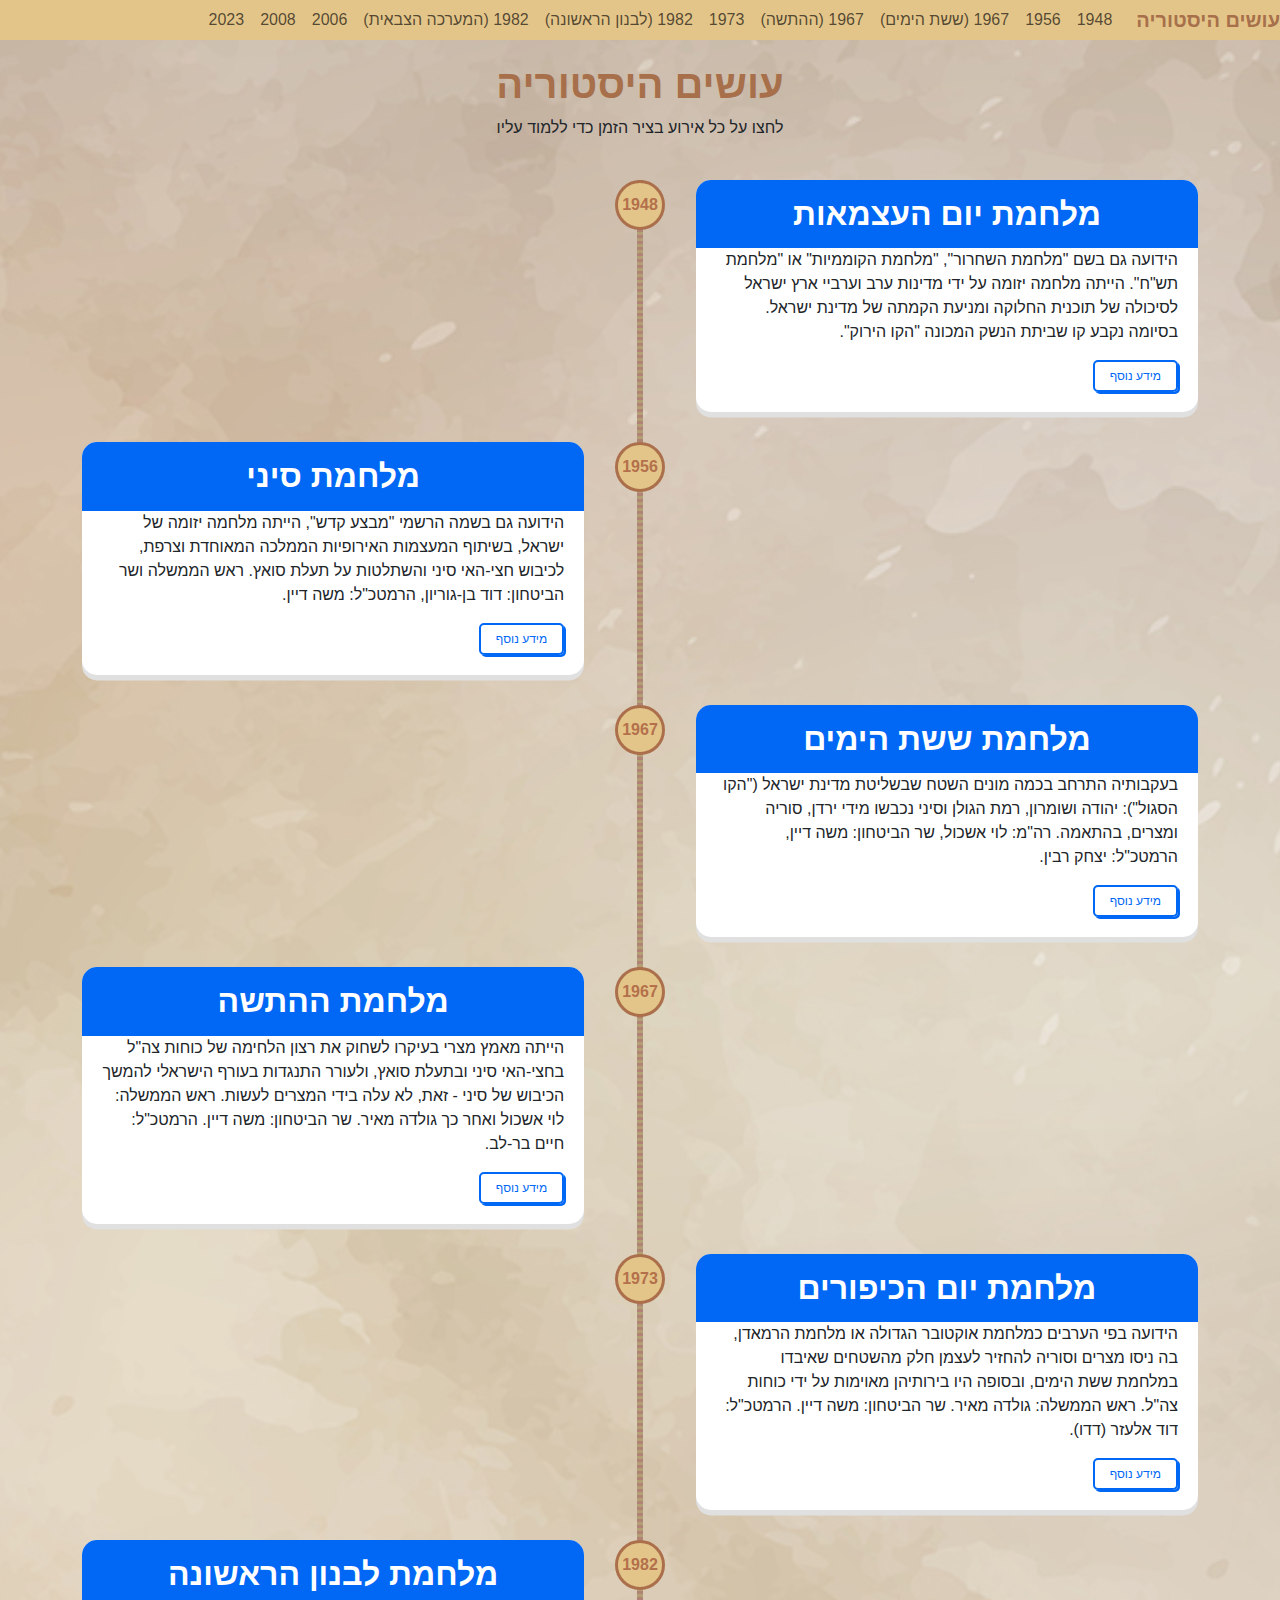
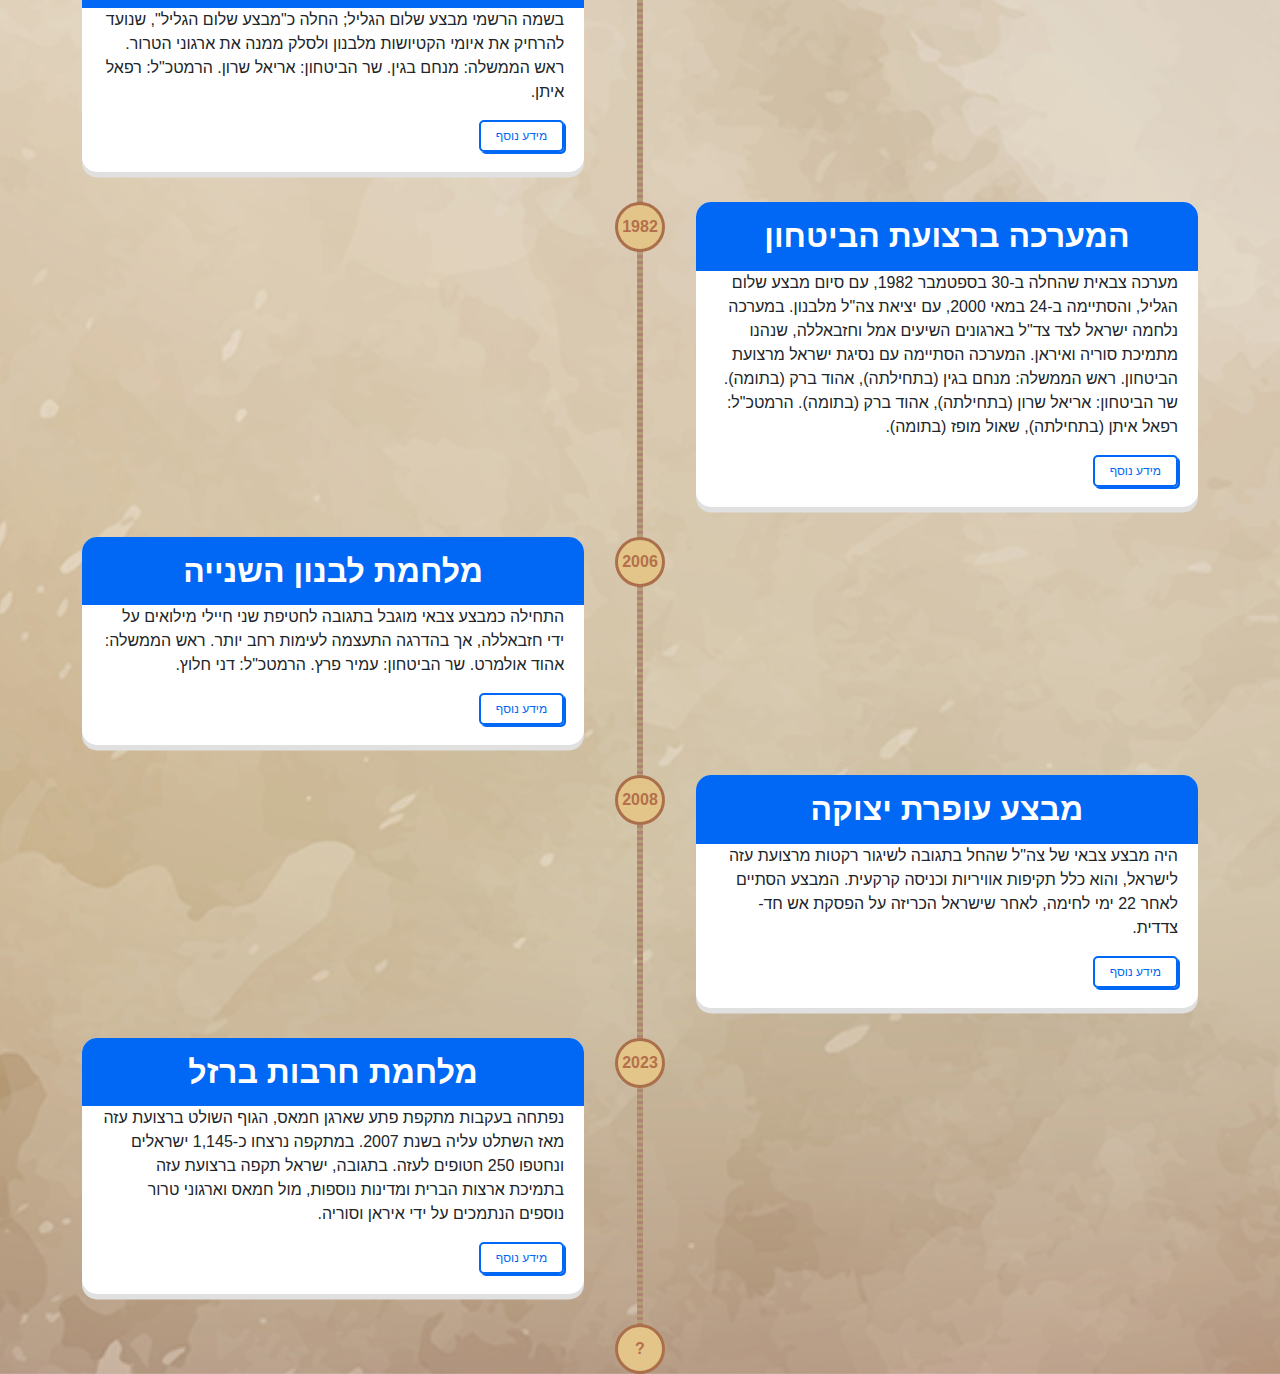
==== index.html @ 2d6523c6 "Add files via upload" ====
﻿<!DOCTYPE html>
<html lang="he">

<head>
    <meta charset="utf-8" />
    <title>עושים היסטוריה</title>
    <meta name="description" content="" />
    <meta name="keywords" content="" />
    <meta name="author" content="" />

    <!-- CSS -->
    <link href="styles/bootstrap.rtl.min.css" rel="stylesheet" />
    <link href="styles/myStyle.css" rel="stylesheet" />

    <!-- JavaScript -->
    <script src="https://code.jquery.com/jquery-3.6.0.min.js"></script>
    <script src="https://cdn.jsdelivr.net/npm/@popperjs/core@2.11.6/dist/umd/popper.min.js"></script>
    <script src="https://stackpath.bootstrapcdn.com/bootstrap/4.5.2/js/bootstrap.min.js"></script>
</head>

<body lang="he" dir="rtl">
    <div id="container">
        <nav class="navbar navbar-expand-lg navbar-light fixed-top py-lg-0" style="background-color: #e4c589;">
            <!--navBar from bootstrap-->
            <a class="navbar-brand order-1 order-lg-0" href="index.html">עושים היסטוריה</a>
            <button class="navbar-toggler" type="button" data-toggle="collapse" data-target="#navbarSupportedContent"
                aria-controls="navbarSupportedContent" aria-expanded="false" aria-label="Toggle navigation">
                <!--humburger menu-->
                <span class="navbar-toggler-icon"></span>
            </button>


            <div class="collapse navbar-collapse" id="navbarSupportedContent">
                <ul class="navbar-nav ml-auto">
                    <!--navBar List-->
                    <li class="nav-item active">
                        <a class="nav-link" href="1948War.html">1948</a>
                    </li>
                    <li class="nav-item">
                        <a class="nav-link" href="1956War.html">1956</a>
                    </li>
                    <li class="nav-item">
                        <a class="nav-link" href="/1967War.html">1967 (ששת הימים)</a>
                    </li>
                    <li class="nav-item">
                        <a class="nav-link" href="/1967War2.html">1967 (ההתשה)</a>
                    </li>
                    <li class="nav-item">
                        <a class="nav-link" href="/1973War.html">1973</a>
                    </li>
                    <li class="nav-item">
                        <a class="nav-link" href="/1982War.html">1982 (לבנון הראשונה)</a>
                    </li>
                    <li class="nav-item">
                        <a class="nav-link" href="/1982War2.html">1982 (המערכה הצבאית)</a>
                    </li>
                    <li class="nav-item">
                        <a class="nav-link" href="/2006War.html">2006</a>
                    </li>
                    <li class="nav-item">
                        <a class="nav-link" href="/2008War.html">2008</a>
                    </li>
                    <li class="nav-item">
                        <a class="nav-link" href="/2023War.html">2023</a>
                    </li>
                </ul>
            </div>
        </nav>
        <h1>עושים היסטוריה</h1>
        <!--title-->
        <p class="Instruction">לחצו על כל אירוע בציר הזמן כדי ללמוד עליו</p>
        <div class="timeline container">
            <div class="timeline-line"></div>
            <!--timeline middle line-->
            <div class="Timeline-Item">
                <!--each item in timeline-->
                <div class="Timeline-Icon">
                    <!--year in the middle of circle-->
                    1948
                </div>
                <div class="Timeline-Content right">
                    <!--right content-->
                    <h2>מלחמת יום העצמאות</h2>
                    <p>
                        הידועה גם בשם "מלחמת השחרור", "מלחמת הקוממיות" או "מלחמת תש"ח".
                        הייתה מלחמה יזומה על ידי מדינות ערב וערביי ארץ ישראל לסיכולה של תוכנית החלוקה ומניעת הקמתה של
                        מדינת ישראל. בסיומה נקבע קו שביתת הנשק המכונה "הקו הירוק".
                    </p>
                    <a href="1948War.html"> <button class="Section-Button">מידע נוסף</button></a>
                </div>
            </div>

            <div class="Timeline-Item">
                <div class="Timeline-Icon">
                    1956
                </div>
                <div class="Timeline-Content left">
                    <!--left content-->
                    <h2>מלחמת סיני</h2>
                    <p>
                        הידועה גם בשמה הרשמי "מבצע קדש", הייתה מלחמה יזומה של ישראל, בשיתוף המעצמות האירופיות הממלכה
                        המאוחדת וצרפת, לכיבוש חצי-האי סיני והשתלטות על תעלת סואץ. ראש הממשלה ושר הביטחון: דוד בן-גוריון,
                        הרמטכ"ל: משה דיין.
                    </p>
                    <a href="1956War.html"> <button class="Section-Button">מידע נוסף</button> </a>
                </div>
            </div>

            <div class="Timeline-Item">
                <div class="Timeline-Icon">
                    1967
                </div>
                <div class="Timeline-Content right">
                    <h2>מלחמת ששת הימים</h2>
                    <p>
                        בעקבותיה התרחב בכמה מונים השטח שבשליטת מדינת ישראל ("הקו הסגול"): יהודה ושומרון, רמת הגולן וסיני
                        נכבשו מידי ירדן, סוריה ומצרים, בהתאמה. רה"מ: לוי אשכול, שר הביטחון: משה דיין, הרמטכ"ל: יצחק
                        רבין.
                    </p>
                    <a href="/1967War.html"> <button class="Section-Button">מידע נוסף</button> </a>
                </div>
            </div>

            <div class="Timeline-Item">
                <div class="Timeline-Icon">
                    1967
                </div>
                <div class="Timeline-Content left">
                    <h2>מלחמת ההתשה</h2>
                    <p>
                        הייתה מאמץ מצרי בעיקרו לשחוק את רצון הלחימה של כוחות צה"ל בחצי-האי סיני ובתעלת סואץ, ולעורר
                        התנגדות בעורף הישראלי להמשך הכיבוש של סיני - זאת, לא עלה בידי המצרים לעשות. ראש הממשלה: לוי
                        אשכול ואחר כך גולדה מאיר. שר הביטחון: משה דיין. הרמטכ"ל: חיים בר-לב.
                    </p>
                    <a href="/1967War2.html"> <button class="Section-Button">מידע נוסף</button> </a>
                </div>
            </div>

            <div class="Timeline-Item">
                <div class="Timeline-Icon">
                    1973
                </div>
                <div class="Timeline-Content right">
                    <h2>מלחמת יום הכיפורים</h2>
                    <p>
                        הידועה בפי הערבים כמלחמת אוקטובר הגדולה או מלחמת הרמאדן, בה ניסו מצרים וסוריה להחזיר לעצמן חלק
                        מהשטחים שאיבדו במלחמת ששת הימים, ובסופה היו בירותיהן מאוימות על ידי כוחות צה"ל. ראש הממשלה:
                        גולדה מאיר. שר הביטחון: משה דיין. הרמטכ"ל: דוד אלעזר (דדו).
                    </p>
                    <a href="/1973War.html"> <button class="Section-Button">מידע נוסף</button> </a>
                </div>
            </div>

            <div class="Timeline-Item">
                <div class="Timeline-Icon">
                    1982
                </div>
                <div class="Timeline-Content left">
                    <h2>מלחמת לבנון הראשונה</h2>
                    <p>
                        בשמה הרשמי מבצע שלום הגליל; החלה כ"מבצע שלום הגליל", שנועד להרחיק את איומי הקטיושות מלבנון ולסלק
                        ממנה את ארגוני הטרור. ראש הממשלה: מנחם בגין. שר הביטחון: אריאל שרון. הרמטכ"ל: רפאל איתן.
                    </p>
                    <a href="/1982War.html"> <button class="Section-Button">מידע נוסף</button> </a>
                </div>
            </div>

            <div class="Timeline-Item">
                <div class="Timeline-Icon">
                    1982
                </div>
                <div class="Timeline-Content right">
                    <h2>המערכה ברצועת הביטחון</h2>
                    <p>
                        מערכה צבאית שהחלה ב-30 בספטמבר 1982, עם סיום מבצע שלום הגליל, והסתיימה ב-24 במאי 2000, עם יציאת
                        צה"ל מלבנון. במערכה נלחמה ישראל לצד צד"ל בארגונים השיעים אמל וחזבאללה, שנהנו מתמיכת סוריה
                        ואיראן. המערכה הסתיימה עם נסיגת ישראל מרצועת הביטחון. ראש הממשלה: מנחם בגין (בתחילתה), אהוד ברק
                        (בתומה). שר הביטחון: אריאל שרון (בתחילתה), אהוד ברק (בתומה). הרמטכ"ל: רפאל איתן (בתחילתה), שאול
                        מופז (בתומה).
                    </p>
                    <a href="/1982War2.html"> <button class="Section-Button">מידע נוסף</button> </a>
                </div>
            </div>

            <div class="Timeline-Item">
                <div class="Timeline-Icon">
                    2006
                </div>
                <div class="Timeline-Content left">
                    <h2>מלחמת לבנון השנייה</h2>
                    <p>
                        התחילה כמבצע צבאי מוגבל בתגובה לחטיפת שני חיילי מילואים על ידי חזבאללה, אך בהדרגה התעצמה לעימות
                        רחב יותר. ראש הממשלה: אהוד אולמרט. שר הביטחון: עמיר פרץ. הרמטכ"ל: דני חלוץ.
                    </p>
                    <a href="/2006War.html"> <button class="Section-Button">מידע נוסף</button> </a>
                </div>
            </div>

            <div class="Timeline-Item">
                <div class="Timeline-Icon">
                    2008
                </div>
                <div class="Timeline-Content right">
                    <h2>מבצע עופרת יצוקה</h2>
                    <p>
                        היה מבצע צבאי של צה"ל שהחל בתגובה לשיגור רקטות מרצועת עזה לישראל, והוא כלל תקיפות אוויריות
                        וכניסה קרקעית. המבצע הסתיים לאחר 22 ימי לחימה, לאחר שישראל הכריזה על הפסקת אש חד-צדדית.
                    </p>
                    <a href="/2008War.html"> <button class="Section-Button">מידע נוסף</button> </a>
                </div>
            </div>

            <div class="Timeline-Item">
                <div class="Timeline-Icon">
                    2023
                </div>
                <div class="Timeline-Content left" id="last-item">
                    <h2>מלחמת חרבות ברזל</h2>
                    <p>
                        נפתחה בעקבות מתקפת פתע שארגן חמאס, הגוף השולט ברצועת עזה מאז השתלט עליה בשנת 2007. במתקפה נרצחו
                        כ-1,145 ישראלים ונחטפו 250 חטופים לעזה. בתגובה, ישראל תקפה ברצועת עזה בתמיכת ארצות הברית ומדינות
                        נוספות, מול חמאס וארגוני טרור נוספים הנתמכים על ידי איראן וסוריה.
                    </p>
                    <a href="/2023War.html"> <button class="Section-Button">מידע נוסף</button> </a>
                </div>
                <div class="Timeline-Icon">
                    ?
                </div>
            </div>
        </div>
    </div>
</body>

</html>
---- styles/myStyle.css ----
﻿body {
    /* Background color */
    background-color: #F4EFDE;
    /* Set the background image */
    background-image: url(/images/2244.jpg);
    /* Make the background image cover the entire screen */
    background-size: cover;
    /* Center the background image */
    background-position: center;
    /* Set the font for the entire page */
    font-family: 'Assistant', sans-serif;
}

.navbar-brand {
    /* Make the navbar text bold */
    font-weight: bolder;
    /* Color of the navbar brand text */
    color: #A7704B;
}

.icon-logo img {
    /* Set the width of the logo */
    width: 55px;
    /* Automatically adjust the height of the logo */
    height: auto;
}

h1 {
    text-align: center;

    color: #A7704B;
    /* Add space above the text */
    margin-top: 60px;
    /* Font size of the text */
    font-size: 40px;

    font-weight: bolder;
}

.Instruction {
    /* Center align the text */
    text-align: center;
}

.timeline {
    /* Position of the timeline */
    position: relative;
    /* Add space above the timeline */
    margin-top: 40px;
}

.timeline-line {
    /* Position of the timeline line */
    position: absolute;
    /* Width of the timeline line */
    width: 3px;
    /* Style of the border */
    border-style: dotted;

    background-color: #B39E75;

    border-color: #AF8475;
    /* Position of the top of the timeline line */
    top: 0;
    /* Position of the bottom of the timeline line */
    bottom: 0;
    /* Position of the left side of the timeline line */
    left: 50%;
    /* Move the timeline line to the left by 50% */
    transform: translateX(-50%);
    /* Put the timeline behind other elements */
    z-index: -1;
}

.Timeline-Icon {
    /* Background color of the timeline icon */
    background-color: #E4C589;
    /* Style of the border of the timeline icon */
    border-style: solid;
    /* Color of the border of the timeline icon */
    border-color: #AB704B;

    height: 50px;

    width: 50px;
    /* Make the border of the timeline-icon round */
    border-radius: 50%;
    /* Color of the text inside the timeline icon */
    color: #B3704B;

    font-weight: bold;
    /* Align the content inside the timeline icon horizontally and vertically */
    display: flex;
    justify-content: center;
    align-items: center;
    /* Center the timeline icon automatically */
    margin: auto;
    /* Put the timeline-icon in front of other elements */
    z-index: 1;
}

.Timeline-Content {
    /* Width of the timeline content */
    width: 45%;
    /* Background color of the timeline content */
    background: #fff;
    /* Padding inside the timeline content */
    padding: 20px;
    /* Space below the timeline content */
    margin-bottom: 30px;
    /* Set the border-radius of the timeline content to make it round */
    border-radius: 15px;
    /* Add a shadow to the timeline content section */
    box-shadow: 0 5.5px 0 #E0E0E0;
}

.Section-Button {
    /* Padding of the section button */
    padding: 5px 15px;
    /* Remove underline from the section button */
    text-decoration: none;
    /* Background transparent of the section button */
    background: transparent;
    /* Border of the section button */
    border: 2px solid #0068F5;
    /* Color of the section button */
    color: #0068F5;
    /* Display the section as an in-line block */
    display: inline-block;
    /* Make the position of the section button relative to its parent element */
    position: relative;
    /* Make the text inside the section button to uppercase */
    text-transform: uppercase;
    /* Font size of the section button */
    font-size: 12px;
    /* Border-radius of the section button */
    border-radius: 5px;
    /* Add a transition effect to the section button */
    transition: background .1s ease, box-shadow .1s ease;
    /* Shadow of the section button */
    box-shadow: 2px 2px 0 #0068F5;
    /* Change the cursor to a pointer when hovering over the section button */
    cursor: pointer;

    /* When hovering over the section button */
    &:hover {
        /* Remove the box shadow */
        box-shadow: none;
        /* Move the section button slightly down and to the right */
        top: 2px;
        left: 2px;
    }
}

h2 {
    /* Padding around the heading */
    padding: 15px;
    /* Background color of the heading */
    background: #0068F5;
    /* Color of the text */
    color: white;
    /* Margin around the heading */
    margin: -20px -20px 0 -20px;
    /* Font weight of the heading */
    font-weight: 300;
    /* Make it border round */
    border-radius: 15px 15px 0 0;
    /* Center align the text */
    text-align: center;
    /* Make the text bold */
    font-weight: bold;
}

.left {
    /* Align items to the left */
    justify-content: flex-start;
    /* Margin on the right */
    margin-right: auto;
    /* Add margin on the top */
    margin-top: -50px;
}

.right {
    /* Align items to the right */
    justify-content: flex-start;
    /* Margin on the left */
    margin-left: auto;
    /* Add margin on the top */
    margin-top: -50px;
}

@media screen and (max-width: 768px) {

    /* Adjustments for the timeline section */
    #timeline {
        margin: 30px;
        padding: 0px;
        width: 90%;
    }

    #timeline:before {
        left: 0;
    }

    /* Adjustments for timeline items */
    .timeline-item {
        .timeline-content {
            /* Width of the timeline content to 90% */
            width: 90%;
            /* Move the timeline content to the right */
            float: right;

            /* Adjustments for timeline content before and after */
            &:before,
            &.right:before {
                left: 10%;
                margin-left: -6px;
                border-left: 0;
                border-right: 7px solid #0038B7;
            }
        }

        /* Adjustments for the timeline icon */
        .timeline-icon {
            left: 0;
        }
    }
}


/* Animation for timeline content sliding in from the left */
.Timeline-Content.left {
    animation: 1s ease-out 0s 1 slideInLeft;
}

@keyframes slideInLeft {
    0% {
        transform: translateX(-80%);
    }

    100% {
        transform: translateX(0);
    }
}

/* Animation for timeline content sliding in from the right */
.Timeline-Content.right {
    animation: 1s ease-out 0s 1 slideInRight;
}

@keyframes slideInRight {
    0% {
        transform: translateX(80%);
    }

    100% {
        transform: translateX(0);
    }
}
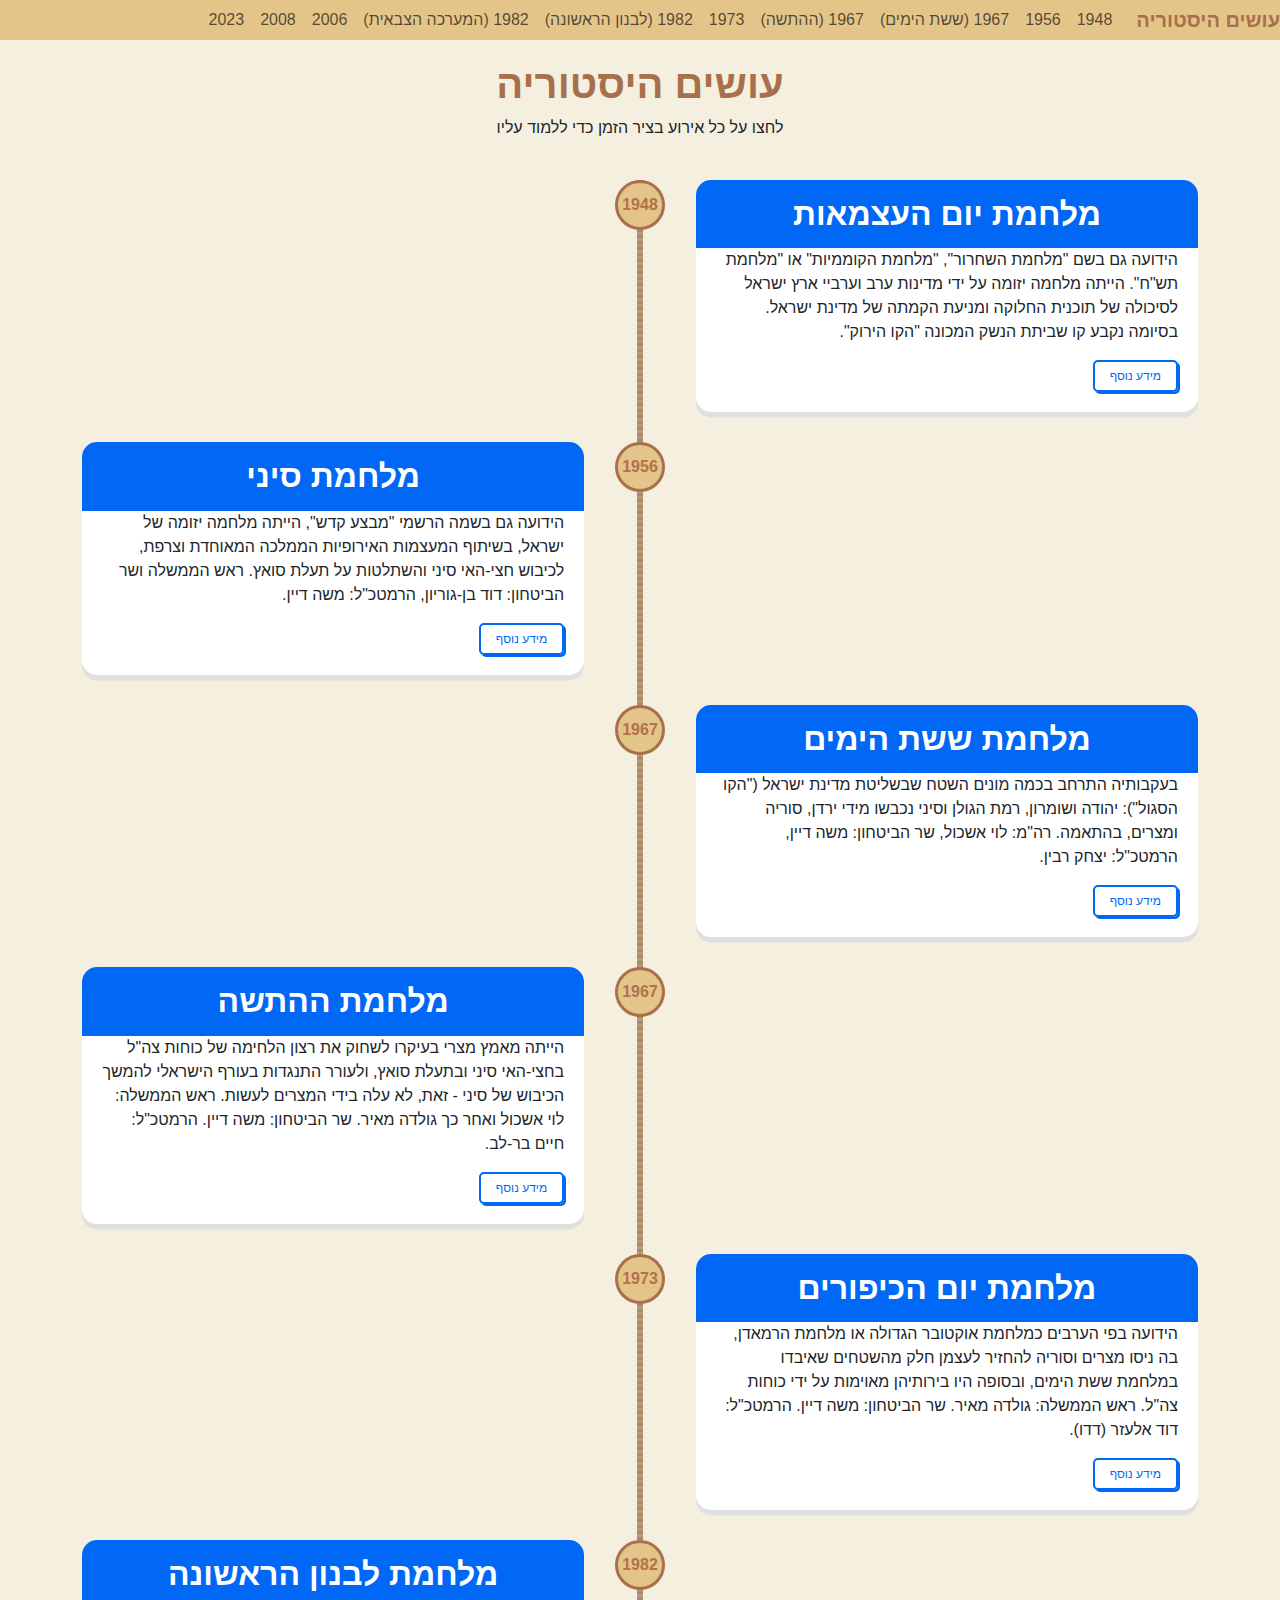
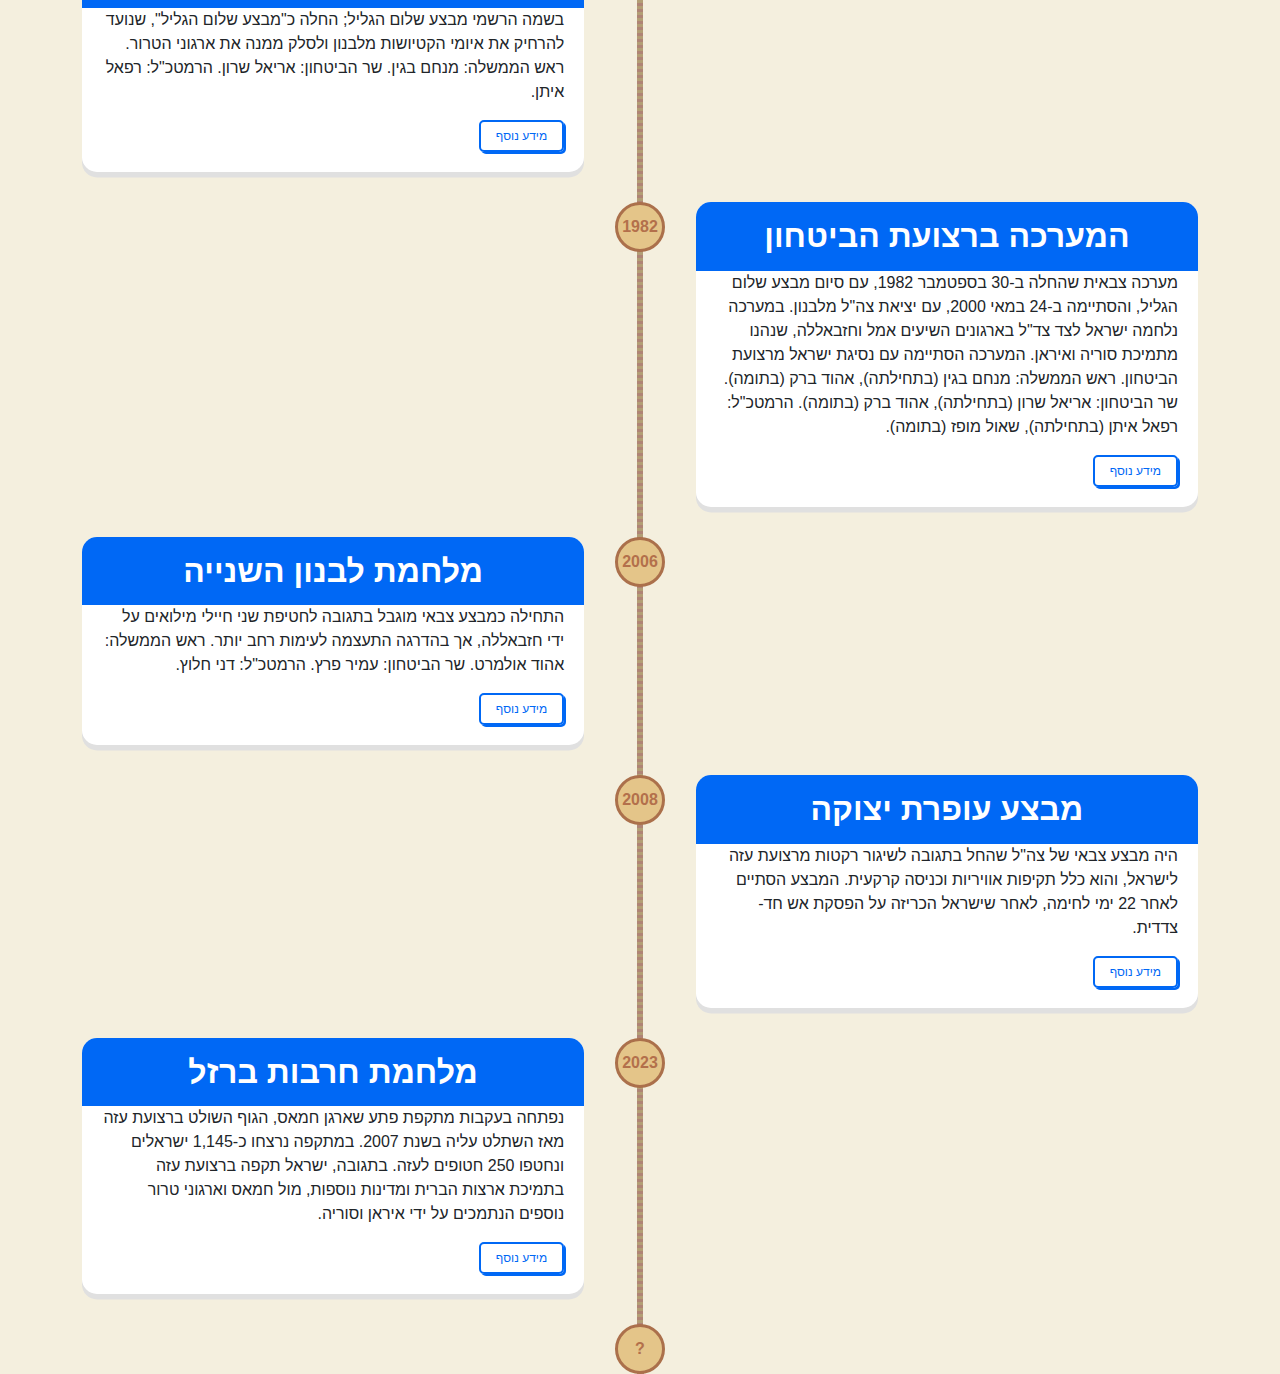
==== commit 48a53273: "slash" ====
--- a/index.html
+++ b/index.html
@@ -40,28 +40,28 @@
                         <a class="nav-link" href="1956War.html">1956</a>
                     </li>
                     <li class="nav-item">
-                        <a class="nav-link" href="/1967War.html">1967 (ששת הימים)</a>
-                    </li>
-                    <li class="nav-item">
-                        <a class="nav-link" href="/1967War2.html">1967 (ההתשה)</a>
-                    </li>
-                    <li class="nav-item">
-                        <a class="nav-link" href="/1973War.html">1973</a>
-                    </li>
-                    <li class="nav-item">
-                        <a class="nav-link" href="/1982War.html">1982 (לבנון הראשונה)</a>
-                    </li>
-                    <li class="nav-item">
-                        <a class="nav-link" href="/1982War2.html">1982 (המערכה הצבאית)</a>
-                    </li>
-                    <li class="nav-item">
-                        <a class="nav-link" href="/2006War.html">2006</a>
-                    </li>
-                    <li class="nav-item">
-                        <a class="nav-link" href="/2008War.html">2008</a>
-                    </li>
-                    <li class="nav-item">
-                        <a class="nav-link" href="/2023War.html">2023</a>
+                        <a class="nav-link" href="1967War.html">1967 (ששת הימים)</a>
+                    </li>
+                    <li class="nav-item">
+                        <a class="nav-link" href="1967War2.html">1967 (ההתשה)</a>
+                    </li>
+                    <li class="nav-item">
+                        <a class="nav-link" href="1973War.html">1973</a>
+                    </li>
+                    <li class="nav-item">
+                        <a class="nav-link" href="1982War.html">1982 (לבנון הראשונה)</a>
+                    </li>
+                    <li class="nav-item">
+                        <a class="nav-link" href="1982War2.html">1982 (המערכה הצבאית)</a>
+                    </li>
+                    <li class="nav-item">
+                        <a class="nav-link" href="2006War.html">2006</a>
+                    </li>
+                    <li class="nav-item">
+                        <a class="nav-link" href="2008War.html">2008</a>
+                    </li>
+                    <li class="nav-item">
+                        <a class="nav-link" href="2023War.html">2023</a>
                     </li>
                 </ul>
             </div>
@@ -117,7 +117,7 @@
                         נכבשו מידי ירדן, סוריה ומצרים, בהתאמה. רה"מ: לוי אשכול, שר הביטחון: משה דיין, הרמטכ"ל: יצחק
                         רבין.
                     </p>
-                    <a href="/1967War.html"> <button class="Section-Button">מידע נוסף</button> </a>
+                    <a href="1967War.html"> <button class="Section-Button">מידע נוסף</button> </a>
                 </div>
             </div>
 
@@ -132,7 +132,7 @@
                         התנגדות בעורף הישראלי להמשך הכיבוש של סיני - זאת, לא עלה בידי המצרים לעשות. ראש הממשלה: לוי
                         אשכול ואחר כך גולדה מאיר. שר הביטחון: משה דיין. הרמטכ"ל: חיים בר-לב.
                     </p>
-                    <a href="/1967War2.html"> <button class="Section-Button">מידע נוסף</button> </a>
+                    <a href="1967War2.html"> <button class="Section-Button">מידע נוסף</button> </a>
                 </div>
             </div>
 
@@ -147,7 +147,7 @@
                         מהשטחים שאיבדו במלחמת ששת הימים, ובסופה היו בירותיהן מאוימות על ידי כוחות צה"ל. ראש הממשלה:
                         גולדה מאיר. שר הביטחון: משה דיין. הרמטכ"ל: דוד אלעזר (דדו).
                     </p>
-                    <a href="/1973War.html"> <button class="Section-Button">מידע נוסף</button> </a>
+                    <a href="1973War.html"> <button class="Section-Button">מידע נוסף</button> </a>
                 </div>
             </div>
 
@@ -161,7 +161,7 @@
                         בשמה הרשמי מבצע שלום הגליל; החלה כ"מבצע שלום הגליל", שנועד להרחיק את איומי הקטיושות מלבנון ולסלק
                         ממנה את ארגוני הטרור. ראש הממשלה: מנחם בגין. שר הביטחון: אריאל שרון. הרמטכ"ל: רפאל איתן.
                     </p>
-                    <a href="/1982War.html"> <button class="Section-Button">מידע נוסף</button> </a>
+                    <a href="1982War.html"> <button class="Section-Button">מידע נוסף</button> </a>
                 </div>
             </div>
 
@@ -178,7 +178,7 @@
                         (בתומה). שר הביטחון: אריאל שרון (בתחילתה), אהוד ברק (בתומה). הרמטכ"ל: רפאל איתן (בתחילתה), שאול
                         מופז (בתומה).
                     </p>
-                    <a href="/1982War2.html"> <button class="Section-Button">מידע נוסף</button> </a>
+                    <a href="1982War2.html"> <button class="Section-Button">מידע נוסף</button> </a>
                 </div>
             </div>
 
@@ -192,7 +192,7 @@
                         התחילה כמבצע צבאי מוגבל בתגובה לחטיפת שני חיילי מילואים על ידי חזבאללה, אך בהדרגה התעצמה לעימות
                         רחב יותר. ראש הממשלה: אהוד אולמרט. שר הביטחון: עמיר פרץ. הרמטכ"ל: דני חלוץ.
                     </p>
-                    <a href="/2006War.html"> <button class="Section-Button">מידע נוסף</button> </a>
+                    <a href="2006War.html"> <button class="Section-Button">מידע נוסף</button> </a>
                 </div>
             </div>
 
@@ -206,7 +206,7 @@
                         היה מבצע צבאי של צה"ל שהחל בתגובה לשיגור רקטות מרצועת עזה לישראל, והוא כלל תקיפות אוויריות
                         וכניסה קרקעית. המבצע הסתיים לאחר 22 ימי לחימה, לאחר שישראל הכריזה על הפסקת אש חד-צדדית.
                     </p>
-                    <a href="/2008War.html"> <button class="Section-Button">מידע נוסף</button> </a>
+                    <a href="2008War.html"> <button class="Section-Button">מידע נוסף</button> </a>
                 </div>
             </div>
 
@@ -221,7 +221,7 @@
                         כ-1,145 ישראלים ונחטפו 250 חטופים לעזה. בתגובה, ישראל תקפה ברצועת עזה בתמיכת ארצות הברית ומדינות
                         נוספות, מול חמאס וארגוני טרור נוספים הנתמכים על ידי איראן וסוריה.
                     </p>
-                    <a href="/2023War.html"> <button class="Section-Button">מידע נוסף</button> </a>
+                    <a href="2023War.html"> <button class="Section-Button">מידע נוסף</button> </a>
                 </div>
                 <div class="Timeline-Icon">
                     ?
--- a/styles/myStyle.css
+++ b/styles/myStyle.css
@@ -2,7 +2,7 @@
     /* Background color */
     background-color: #F4EFDE;
     /* Set the background image */
-    background-image: url(/images/2244.jpg);
+    background-image: url(../HistoryMidTask/images/2244.jpg);
     /* Make the background image cover the entire screen */
     background-size: cover;
     /* Center the background image */
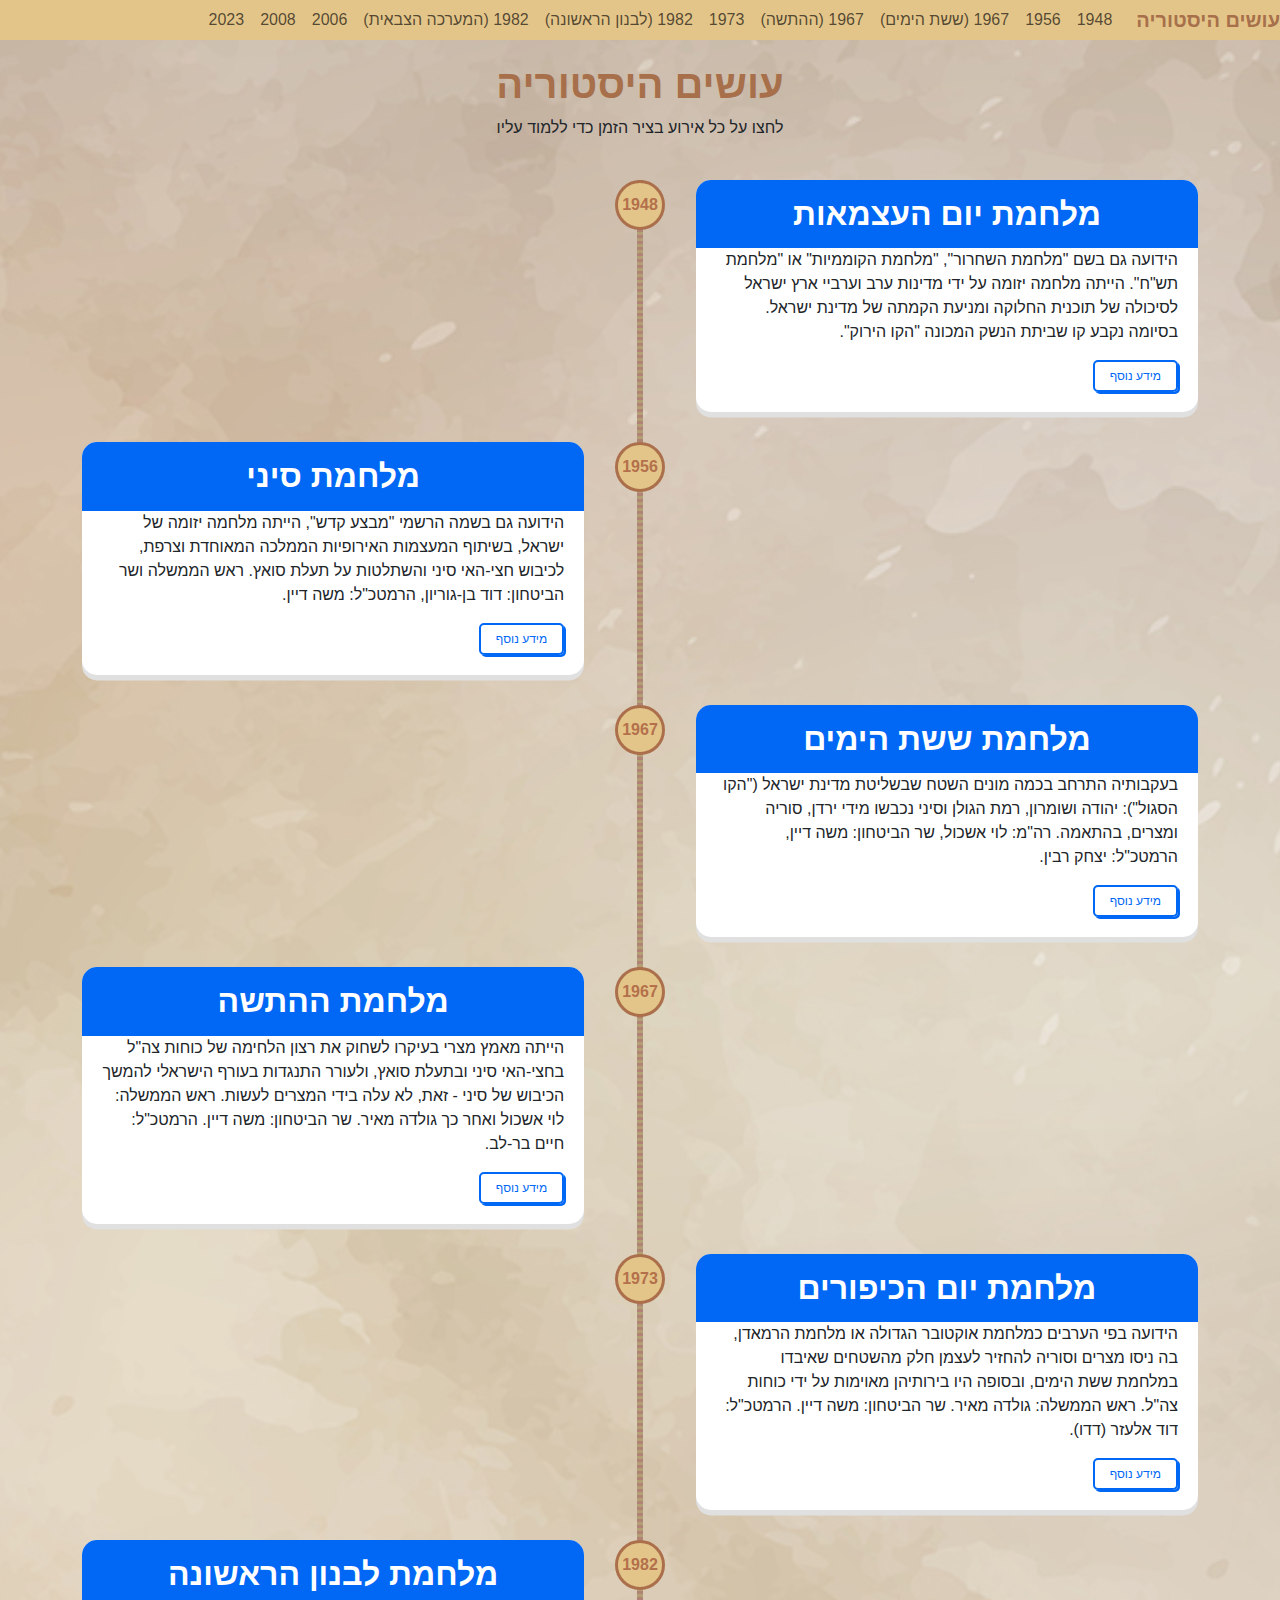
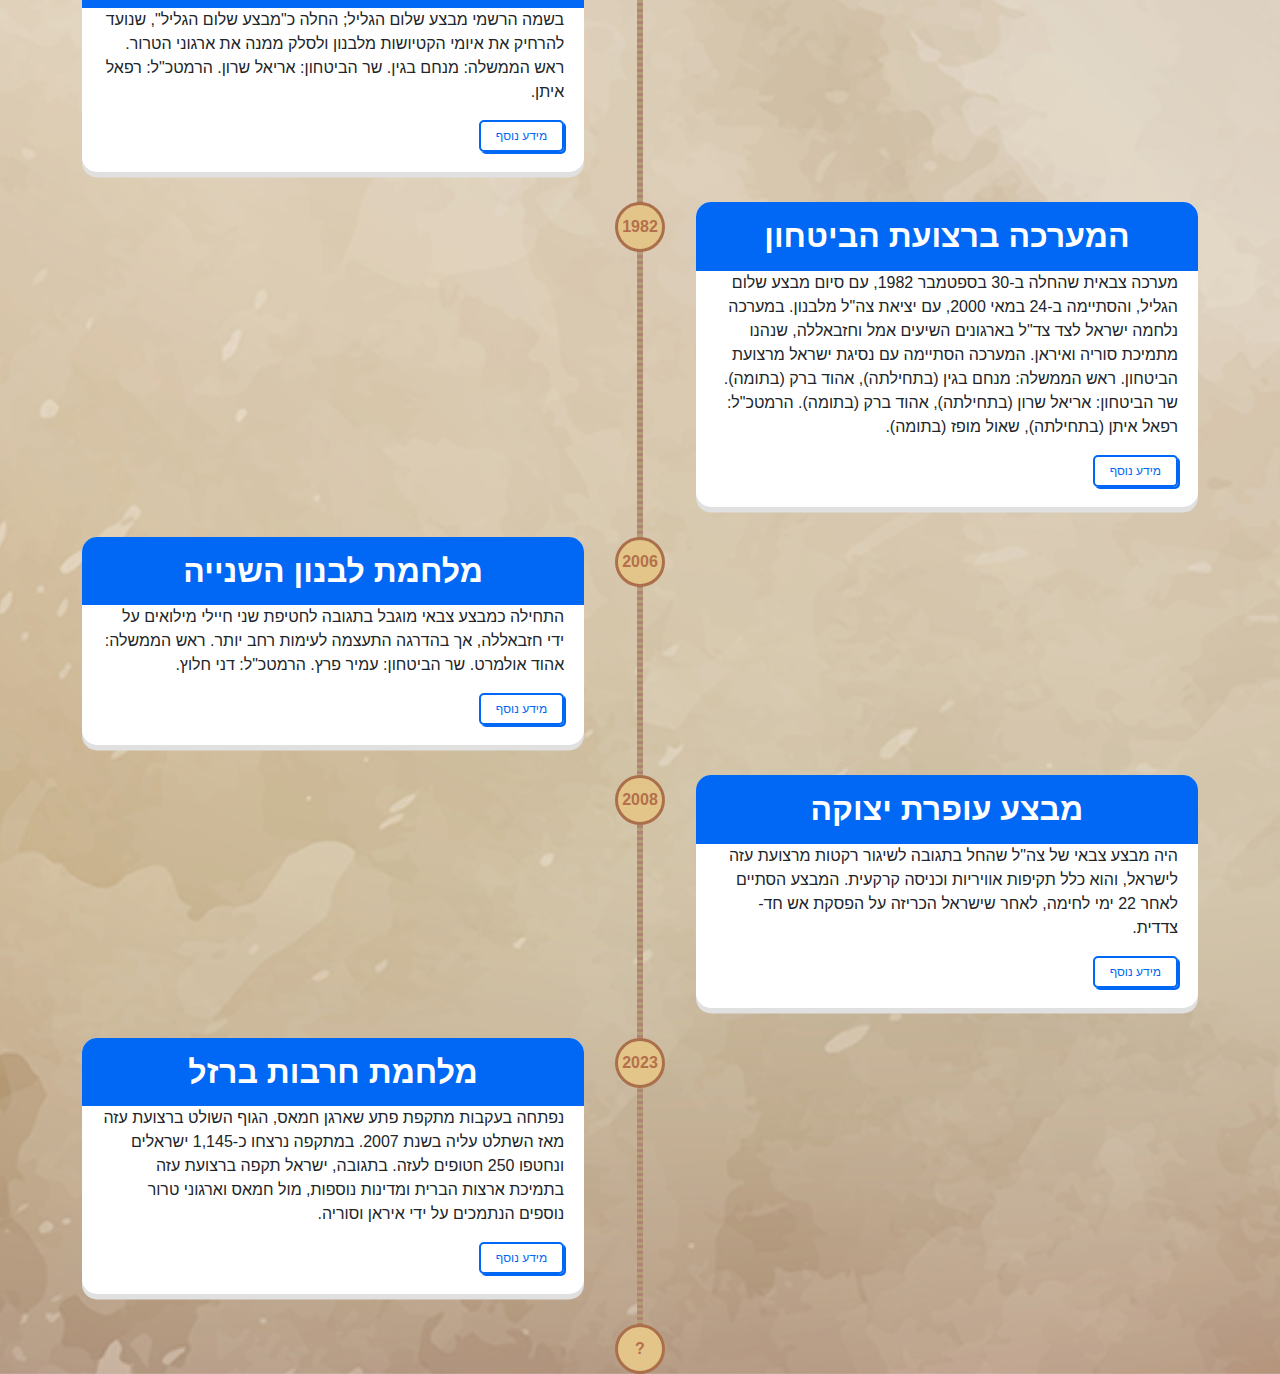
==== commit 9270e984: "Update index.html" ====
--- a/index.html
+++ b/index.html
@@ -229,6 +229,19 @@
             </div>
         </div>
     </div>
+                <div id="bthn" lang="he"></div><script>
+                (function () {
+                   var script = document.createElement("script");
+                   script.type = "text/javascript";
+                   script.src = "https://bringthemhomenow.net/1.0.8/hostages-ticker.js";
+                   script.setAttribute(
+                     "integrity",
+                     "sha384-jQVW0E+wZK5Rv1fyN+b89m7cYY8txH4s3uShzHf1T51hdBTPo7yKL6Yizgr+Gp8C"
+                   );
+                   script.setAttribute("crossorigin", "anonymous");
+                   document.getElementsByTagName("head")[0].appendChild(script);
+                 })();
+                </script>
 </body>
 
-</html>+</html>
--- a/styles/myStyle.css
+++ b/styles/myStyle.css
@@ -2,7 +2,7 @@
     /* Background color */
     background-color: #F4EFDE;
     /* Set the background image */
-    background-image: url(../HistoryMidTask/images/2244.jpg);
+    background-image: url(../images/2244.jpg);
     /* Make the background image cover the entire screen */
     background-size: cover;
     /* Center the background image */
